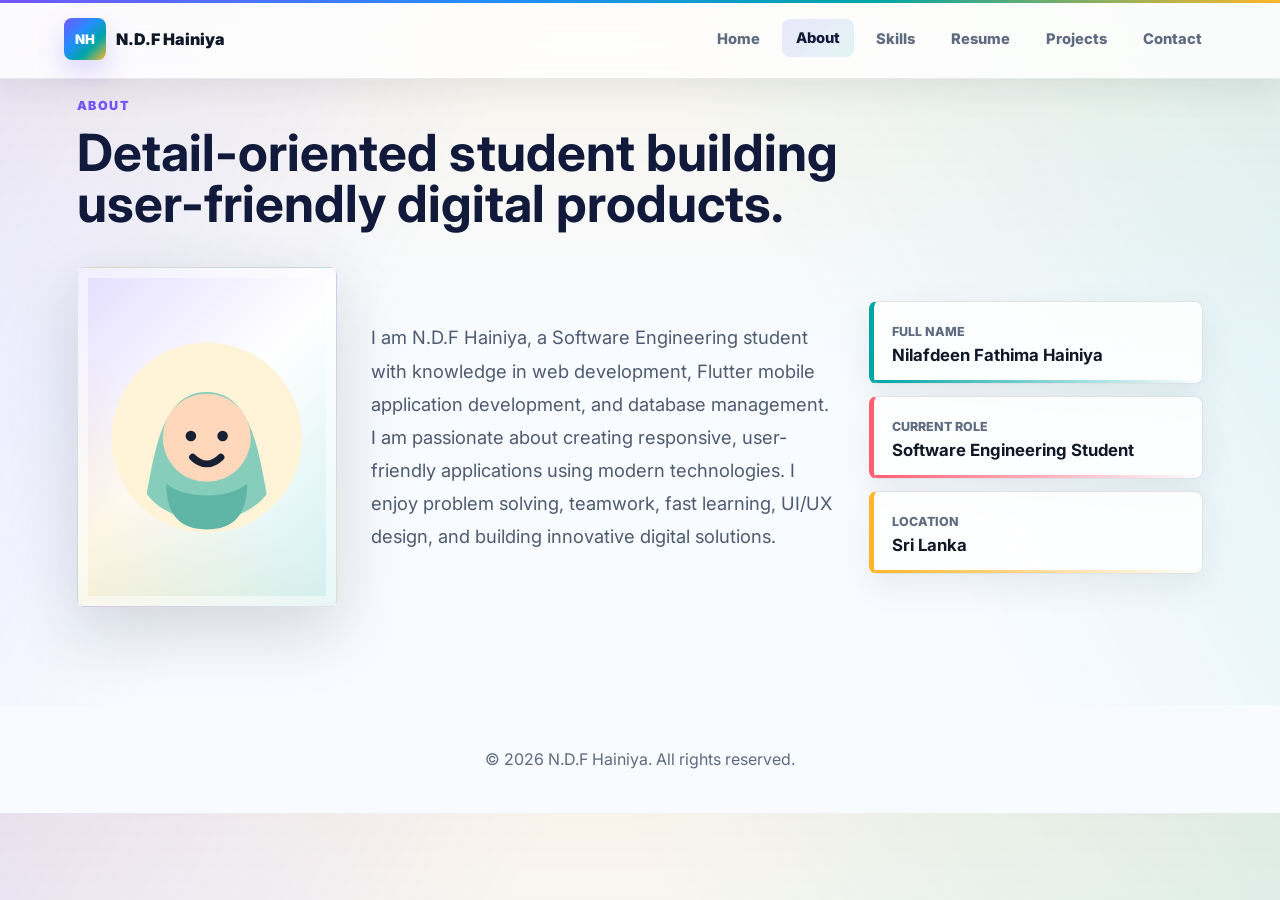
==== about.html @ d44f3f5a "Initial portfolio website" ====
<!DOCTYPE html>
<html lang="en">
<head>
  <meta charset="UTF-8" />
  <meta name="viewport" content="width=device-width, initial-scale=1.0" />
  <title>About | N.D.F Hainiya</title>
  <link rel="preconnect" href="https://fonts.googleapis.com">
  <link rel="preconnect" href="https://fonts.gstatic.com" crossorigin>
  <link href="https://fonts.googleapis.com/css2?family=Inter:wght@400;500;600;700;800;900&display=swap" rel="stylesheet">
  <link rel="stylesheet" href="style.css" />
</head>
<body>
  <header class="site-header">
    <a class="brand" href="index.html" aria-label="N.D.F Hainiya home">
      <span class="brand-mark">NH</span>
      <span>N.D.F Hainiya</span>
    </a>

    <button class="nav-toggle" type="button" aria-label="Open navigation" aria-expanded="false">
      <span></span>
      <span></span>
      <span></span>
    </button>

    <nav class="site-nav" aria-label="Primary navigation">
      <a href="index.html">Home</a>
      <a href="about.html">About</a>
      <a href="skills.html">Skills</a>
      <a href="resume.html">Resume</a>
      <a href="project.html">Projects</a>
      <a href="contect.html">Contact</a>
    </nav>
  </header>

  <main class="page-main">
    <section class="section about-section">
      <div class="section-heading">
        <p class="eyebrow">About</p>
        <h2>Detail-oriented student building user-friendly digital products.</h2>
      </div>
      <div class="about-grid">
        <div class="about-icon-card" aria-hidden="true">
          <svg class="girl-icon large" viewBox="0 0 120 120" role="img" aria-label="Girl profile icon">
            <circle class="icon-bg" cx="60" cy="60" r="54" />
            <path class="icon-hijab" d="M26 92c5-28 10-58 34-58s29 30 34 58c-7 9-19 15-34 15S33 101 26 92Z" />
            <circle class="icon-face" cx="60" cy="60" r="25" />
            <path class="icon-scarf" d="M37 86c10 9 36 9 46 0 0 18-8 26-23 26S37 104 37 86Z" />
            <circle class="icon-eye" cx="51" cy="59" r="3" />
            <circle class="icon-eye" cx="69" cy="59" r="3" />
            <path class="icon-smile" d="M52 71c5 5 11 5 16 0" />
          </svg>
        </div>
        <div class="about-copy">
          <p>
            I am N.D.F Hainiya, a Software Engineering student with knowledge in
            web development, Flutter mobile application development, and database
            management. I am passionate about creating responsive, user-friendly
            applications using modern technologies. I enjoy problem solving,
            teamwork, fast learning, UI/UX design, and building innovative digital
            solutions.
          </p>
        </div>
        <div class="quick-facts">
          <div>
            <span>Full Name</span>
            <strong>Nilafdeen Fathima Hainiya</strong>
          </div>
          <div>
            <span>Current Role</span>
            <strong>Software Engineering Student</strong>
          </div>
          <div>
            <span>Location</span>
            <strong>Sri Lanka</strong>
          </div>
        </div>
      </div>
    </section>
  </main>

  <footer class="site-footer">
    <p>&copy; <span id="year"></span> N.D.F Hainiya. All rights reserved.</p>
  </footer>

  <script src="script.js"></script>
</body>
</html>
---- style.css ----
:root {
  --ink: #101828;
  --muted: #5e6a80;
  --paper: #f8fbff;
  --line: rgba(16, 24, 40, 0.12);
  --teal: #00a6a6;
  --coral: #ff5f73;
  --gold: #ffb629;
  --green: #2fbd72;
  --violet: #7357ff;
  --rose: #ff7aac;
  --sky: #258dff;
  --navy: #111a3a;
  --white: #ffffff;
  --shadow: 0 24px 70px rgba(16, 24, 40, 0.16);
  --soft-shadow: 0 16px 44px rgba(16, 24, 40, 0.1);
  --accent-gradient: linear-gradient(135deg, var(--violet), var(--sky) 38%, var(--teal) 68%, var(--gold));
}

* {
  box-sizing: border-box;
}

html {
  scroll-behavior: smooth;
  overflow-x: hidden;
}

body {
  margin: 0;
  font-family: "Inter", Arial, sans-serif;
  color: var(--ink);
  background:
    linear-gradient(120deg, rgba(115, 87, 255, 0.12), transparent 32%),
    linear-gradient(240deg, rgba(0, 166, 166, 0.11), transparent 38%),
    linear-gradient(180deg, rgba(255, 182, 41, 0.09), transparent 44%),
    var(--paper);
  overflow-x: hidden;
}

a {
  color: inherit;
  text-decoration: none;
}

main,
section,
.hero-content,
.section-heading,
.about-grid,
.resume-layout,
.projects-grid,
.contact-section,
.profile-panel,
.skill-card,
.resume-card,
.project-card {
  min-width: 0;
}

.site-header {
  position: fixed;
  top: 0;
  left: 0;
  right: 0;
  z-index: 20;
  display: flex;
  align-items: center;
  justify-content: space-between;
  gap: 24px;
  min-height: 76px;
  padding: 18px clamp(18px, 5vw, 64px);
  background: rgba(255, 255, 255, 0.82);
  border-bottom: 1px solid rgba(17, 24, 39, 0.08);
  box-shadow: 0 10px 34px rgba(16, 24, 40, 0.08);
  backdrop-filter: blur(20px);
}

.site-header::before {
  content: "";
  position: absolute;
  inset: 0 0 auto;
  height: 3px;
  background: var(--accent-gradient);
}

.brand,
.site-nav {
  display: flex;
  align-items: center;
}

.brand {
  gap: 10px;
  font-weight: 900;
}

.brand-mark {
  display: grid;
  place-items: center;
  width: 42px;
  height: 42px;
  border-radius: 8px;
  color: var(--white);
  background: var(--accent-gradient);
  box-shadow: 0 12px 28px rgba(115, 87, 255, 0.24);
  font-size: 0.82rem;
  letter-spacing: 0;
}

.site-nav {
  gap: 8px;
}

.site-nav a {
  border-radius: 8px;
  padding: 10px 14px;
  color: var(--muted);
  font-weight: 800;
  font-size: 0.92rem;
  transition: color 180ms ease, background 180ms ease, transform 180ms ease;
}

.site-nav a:hover,
.site-nav a.active {
  color: var(--navy);
  background: linear-gradient(135deg, rgba(115, 87, 255, 0.13), rgba(0, 166, 166, 0.11));
  transform: translateY(-1px);
}

.nav-toggle {
  display: none;
  width: 44px;
  height: 44px;
  border: 1px solid var(--line);
  border-radius: 8px;
  background: var(--white);
  cursor: pointer;
}

.nav-toggle span {
  display: block;
  width: 18px;
  height: 2px;
  margin: 4px auto;
  background: var(--ink);
}

.hero {
  position: relative;
  display: grid;
  grid-template-columns: minmax(0, 1.05fr) minmax(290px, 0.65fr);
  align-items: center;
  gap: clamp(24px, 5vw, 74px);
  min-height: 96vh;
  padding: 128px clamp(18px, 6vw, 84px) 64px;
  overflow: hidden;
  background:
    linear-gradient(135deg, rgba(255, 255, 255, 0.98) 0%, rgba(241, 248, 255, 0.92) 35%, rgba(255, 246, 250, 0.9) 68%, rgba(239, 255, 249, 0.9) 100%),
    repeating-linear-gradient(90deg, rgba(16, 24, 40, 0.045) 0 1px, transparent 1px 88px),
    repeating-linear-gradient(0deg, rgba(16, 24, 40, 0.035) 0 1px, transparent 1px 88px);
}

#heroCanvas {
  position: absolute;
  inset: 0;
  width: 100%;
  height: 100%;
  opacity: 0.42;
}

.hero::before {
  content: "";
  position: absolute;
  inset: 0;
  background:
    linear-gradient(115deg, rgba(255, 255, 255, 0.96) 0%, rgba(255, 255, 255, 0.72) 44%, rgba(255, 255, 255, 0.38) 100%),
    linear-gradient(145deg, rgba(115, 87, 255, 0.16) 0%, transparent 34%),
    linear-gradient(315deg, rgba(0, 166, 166, 0.16) 0%, transparent 38%),
    linear-gradient(45deg, rgba(255, 95, 115, 0.14) 0%, transparent 35%);
}

.hero::after {
  content: "";
  position: absolute;
  right: clamp(18px, 6vw, 84px);
  bottom: 0;
  left: clamp(18px, 6vw, 84px);
  height: 1px;
  background: linear-gradient(90deg, transparent, rgba(115, 87, 255, 0.42), rgba(0, 166, 166, 0.38), transparent);
}

.hero-content,
.profile-panel {
  position: relative;
  z-index: 1;
}

.eyebrow {
  margin: 0 0 14px;
  color: var(--violet);
  font-size: 0.78rem;
  font-weight: 900;
  text-transform: uppercase;
  letter-spacing: 0.12em;
}

h1,
h2,
h3,
p {
  overflow-wrap: anywhere;
  word-break: normal;
}

h1 {
  max-width: 900px;
  margin: 0;
  font-size: clamp(2.9rem, 7.4vw, 7.6rem);
  line-height: 0.94;
  letter-spacing: 0;
  color: var(--navy);
  background: linear-gradient(95deg, var(--navy) 0%, var(--violet) 38%, var(--teal) 70%, #e38b00 100%);
  background-clip: text;
  -webkit-background-clip: text;
  -webkit-text-fill-color: transparent;
}

h2 {
  margin: 0;
  font-size: clamp(2rem, 4vw, 4.2rem);
  line-height: 1;
  letter-spacing: 0;
  color: var(--navy);
}

h3 {
  margin: 0;
  font-size: 1.22rem;
}

.hero-text {
  max-width: 670px;
  margin: 28px 0 0;
  color: #4e5a70;
  font-size: clamp(1.02rem, 1.5vw, 1.28rem);
  line-height: 1.7;
}

.hero-actions {
  display: flex;
  flex-wrap: wrap;
  gap: 12px;
  margin-top: 34px;
}

.hero-meta {
  display: flex;
  flex-wrap: wrap;
  gap: 10px;
  margin-top: 22px;
  color: var(--muted);
  font-weight: 700;
}

.hero-meta a,
.hero-meta span {
  display: inline-flex;
  align-items: center;
  min-height: 38px;
  border: 1px solid rgba(16, 24, 40, 0.1);
  border-radius: 8px;
  padding: 0 12px;
  background: rgba(255, 255, 255, 0.72);
  box-shadow: 0 8px 22px rgba(16, 24, 40, 0.06);
  backdrop-filter: blur(12px);
}

.hero-highlights {
  display: grid;
  grid-template-columns: repeat(3, minmax(0, 150px));
  gap: 12px;
  margin-top: 28px;
}

.hero-highlights span {
  position: relative;
  display: grid;
  gap: 4px;
  min-height: 82px;
  padding: 16px;
  overflow: hidden;
  border: 1px solid rgba(16, 24, 40, 0.1);
  border-radius: 8px;
  background: rgba(255, 255, 255, 0.78);
  box-shadow: var(--soft-shadow);
}

.hero-highlights span::before {
  content: "";
  position: absolute;
  inset: 0 0 auto;
  height: 4px;
  background: var(--accent-gradient);
}

.hero-highlights strong {
  color: var(--navy);
  font-size: 1.1rem;
}

.hero-highlights small {
  color: var(--muted);
  font-weight: 800;
}

.btn {
  display: inline-flex;
  align-items: center;
  justify-content: center;
  min-height: 48px;
  border-radius: 8px;
  padding: 0 20px;
  border: 1px solid var(--ink);
  font-family: inherit;
  font-size: 1rem;
  font-weight: 900;
  cursor: pointer;
  box-shadow: 0 14px 30px rgba(16, 24, 40, 0.1);
  transition: transform 180ms ease, box-shadow 180ms ease, border-color 180ms ease;
}

.btn:hover {
  transform: translateY(-2px);
  box-shadow: 0 18px 42px rgba(16, 24, 40, 0.17);
}

.btn.primary {
  color: var(--white);
  border-color: transparent;
  background: linear-gradient(135deg, var(--navy), var(--violet) 52%, var(--teal));
}

.btn.secondary {
  border-color: rgba(115, 87, 255, 0.28);
  background: rgba(255, 255, 255, 0.82);
}

.profile-panel {
  display: grid;
  gap: 22px;
  width: min(100%, 420px);
  justify-self: end;
  padding: 28px;
  border: 1px solid rgba(255, 255, 255, 0.74);
  border-radius: 8px;
  background:
    linear-gradient(135deg, rgba(17, 26, 58, 0.94), rgba(42, 30, 94, 0.9) 45%, rgba(0, 122, 132, 0.86)),
    var(--navy);
  box-shadow: 0 30px 90px rgba(17, 26, 58, 0.28);
  backdrop-filter: blur(18px);
}

.profile-orbit {
  display: grid;
  place-items: center;
  aspect-ratio: 1;
  border-radius: 8px;
  background:
    linear-gradient(135deg, rgba(255, 255, 255, 0.18), transparent 48%),
    linear-gradient(315deg, rgba(255, 182, 41, 0.25), transparent 52%),
    rgba(255, 255, 255, 0.1);
  border: 1px solid rgba(255, 255, 255, 0.18);
}

.profile-avatar {
  display: grid;
  place-items: center;
  width: 62%;
  aspect-ratio: 1;
  border-radius: 8px;
  background: rgba(255, 255, 255, 0.82);
  border: 8px solid rgba(255, 255, 255, 0.72);
  box-shadow: 0 18px 45px rgba(17, 24, 39, 0.28);
}

.girl-icon {
  width: 100%;
  height: 100%;
}

.girl-icon.large {
  width: min(82%, 280px);
  height: auto;
}

.icon-bg {
  fill: #fff4d8;
}

.icon-hijab {
  fill: #86cdbb;
}

.icon-face {
  fill: #ffd7ba;
}

.icon-scarf {
  fill: #5fb6a6;
}

.icon-eye {
  fill: #172033;
}

.icon-smile {
  fill: none;
  stroke: #172033;
  stroke-width: 4;
  stroke-linecap: round;
}

.profile-label {
  margin: 0 0 6px;
  color: #8ff3ee;
  font-weight: 800;
  text-transform: uppercase;
  font-size: 0.78rem;
}

.profile-title {
  margin: 0;
  font-size: clamp(1.25rem, 2vw, 1.7rem);
  line-height: 1.3;
  font-weight: 800;
  color: var(--white);
}

.profile-tags {
  display: flex;
  flex-wrap: wrap;
  gap: 8px;
  margin-top: 18px;
}

.profile-tags span {
  display: inline-flex;
  align-items: center;
  min-height: 34px;
  border: 1px solid rgba(255, 255, 255, 0.18);
  border-radius: 8px;
  padding: 0 10px;
  color: rgba(255, 255, 255, 0.9);
  background: rgba(255, 255, 255, 0.11);
  font-size: 0.82rem;
  font-weight: 900;
}

.section {
  padding: 98px clamp(18px, 6vw, 84px);
}

.section-heading {
  max-width: 850px;
  margin-bottom: 38px;
}

.about-grid {
  display: grid;
  grid-template-columns: minmax(210px, 0.56fr) minmax(0, 1fr) minmax(260px, 0.72fr);
  gap: 34px;
  align-items: center;
}

.about-icon-card {
  position: relative;
  display: grid;
  place-items: center;
  min-height: 340px;
  border: 1px solid rgba(17, 24, 39, 0.1);
  border-radius: 8px;
  background:
    linear-gradient(135deg, rgba(115, 87, 255, 0.2), transparent 48%),
    linear-gradient(315deg, rgba(0, 166, 166, 0.18), transparent 54%),
    linear-gradient(45deg, rgba(255, 182, 41, 0.18), transparent 46%),
    #ffffff;
  box-shadow: var(--shadow);
}

.about-icon-card::after {
  content: "";
  position: absolute;
  inset: 0;
  border: 10px solid rgba(255, 255, 255, 0.54);
  pointer-events: none;
}

.about-copy p {
  margin: 0;
  color: #4e5a70;
  font-size: 1.15rem;
  line-height: 1.8;
}

.quick-facts {
  display: grid;
  gap: 12px;
}

.quick-facts div,
.skill-card,
.project-card {
  border: 1px solid var(--line);
  border-radius: 8px;
  background: rgba(255, 255, 255, 0.84);
  box-shadow: 0 12px 34px rgba(16, 24, 40, 0.07);
}

.quick-facts div {
  position: relative;
  overflow: hidden;
  padding: 18px;
  border-left: 5px solid var(--teal);
}

.quick-facts div::after {
  content: "";
  position: absolute;
  inset: auto 0 0;
  height: 3px;
  background: linear-gradient(90deg, var(--teal), transparent);
}

.quick-facts div:nth-child(2) {
  border-left-color: var(--coral);
}

.quick-facts div:nth-child(2)::after {
  background: linear-gradient(90deg, var(--coral), transparent);
}

.quick-facts div:nth-child(3) {
  border-left-color: var(--gold);
}

.quick-facts div:nth-child(3)::after {
  background: linear-gradient(90deg, var(--gold), transparent);
}

.quick-facts span,
.project-type {
  color: var(--muted);
  font-size: 0.78rem;
  font-weight: 800;
  text-transform: uppercase;
}

.quick-facts strong {
  display: block;
  margin-top: 5px;
  font-size: 1.05rem;
}

.skills-section {
  background:
    linear-gradient(135deg, rgba(0, 166, 166, 0.14), transparent 42%),
    linear-gradient(315deg, rgba(255, 122, 172, 0.14), transparent 46%),
    linear-gradient(180deg, #f0fbff, #fff7fc);
}

.skills-grid,
.skill-category-grid,
.projects-grid {
  display: grid;
  grid-template-columns: repeat(3, minmax(0, 1fr));
  gap: 18px;
}

.skill-card {
  position: relative;
  min-height: 260px;
  padding: 24px;
  overflow: hidden;
  transition: transform 180ms ease, box-shadow 180ms ease;
}

.skill-card::before,
.project-card::before,
.resume-card::before {
  content: "";
  position: absolute;
  inset: 0 0 auto;
  height: 5px;
  background: var(--accent-gradient);
}

.skill-card:hover,
.project-card:hover {
  transform: translateY(-6px);
  box-shadow: var(--shadow);
}

.skill-number {
  display: inline-flex;
  align-items: center;
  justify-content: center;
  width: 46px;
  height: 46px;
  margin-bottom: 34px;
  border-radius: 8px;
  color: var(--white);
  background: linear-gradient(135deg, var(--violet), var(--sky));
  box-shadow: 0 14px 28px rgba(115, 87, 255, 0.22);
  font-weight: 900;
}

.skill-card:nth-child(2) .skill-number {
  background: linear-gradient(135deg, var(--coral), var(--gold));
}

.skill-card:nth-child(3) .skill-number {
  background: linear-gradient(135deg, var(--teal), var(--green));
}

.skill-card:nth-child(4) .skill-number {
  background: linear-gradient(135deg, var(--green), var(--navy));
}

.skill-card:nth-child(5) .skill-number {
  background: linear-gradient(135deg, var(--rose), var(--violet));
}

.skill-card:nth-child(6) .skill-number {
  background: linear-gradient(135deg, var(--gold), var(--coral));
}

.tag-list,
.interest-list {
  display: flex;
  flex-wrap: wrap;
  gap: 9px;
  margin-top: 18px;
}

.tag-list span,
.interest-list span {
  display: inline-flex;
  align-items: center;
  min-height: 36px;
  border-radius: 8px;
  padding: 0 11px;
  color: var(--ink);
  background: rgba(115, 87, 255, 0.1);
  border: 1px solid rgba(115, 87, 255, 0.16);
  font-size: 0.88rem;
  font-weight: 800;
}

.skill-card p,
.project-card p {
  color: var(--muted);
  line-height: 1.65;
}

.resume-section {
  background:
    linear-gradient(180deg, rgba(255, 255, 255, 0.64), rgba(255, 255, 255, 0)),
    linear-gradient(135deg, rgba(255, 182, 41, 0.15), transparent 42%),
    linear-gradient(315deg, rgba(0, 166, 166, 0.1), transparent 44%),
    #fff8ed;
}

.resume-layout {
  display: grid;
  grid-template-columns: minmax(0, 1.1fr) minmax(280px, 0.9fr);
  gap: 18px;
}

.resume-card {
  position: relative;
  overflow: hidden;
  border: 1px solid var(--line);
  border-radius: 8px;
  padding: 26px;
  background: rgba(255, 255, 255, 0.86);
  box-shadow: 0 12px 36px rgba(17, 24, 39, 0.07);
}

.summary-card {
  grid-row: span 2;
}

.resume-file-card {
  grid-column: 1 / -1;
  display: grid;
  gap: 22px;
  overflow: hidden;
  background:
    linear-gradient(135deg, rgba(115, 87, 255, 0.14), transparent 38%),
    linear-gradient(315deg, rgba(0, 166, 166, 0.13), transparent 42%),
    rgba(255, 255, 255, 0.92);
}

.resume-file-header {
  display: flex;
  align-items: center;
  gap: 18px;
}

.resume-file-icon {
  display: grid;
  place-items: center;
  flex: 0 0 auto;
  width: 74px;
  height: 92px;
  border-radius: 8px;
  color: var(--white);
  background: linear-gradient(135deg, var(--coral), var(--violet), var(--teal));
  box-shadow: 0 16px 34px rgba(108, 99, 255, 0.22);
}

.resume-file-icon span {
  font-size: 0.9rem;
  font-weight: 900;
  letter-spacing: 0.12em;
}

.resume-file-label {
  margin: 0 0 8px;
  color: var(--teal);
  font-size: 0.78rem;
  font-weight: 900;
  text-transform: uppercase;
  letter-spacing: 0.12em;
}

.resume-actions {
  display: flex;
  flex-wrap: wrap;
  gap: 12px;
}

.resume-modal {
  position: fixed;
  inset: 0;
  z-index: 80;
  display: none;
  padding: clamp(14px, 3vw, 34px);
}

.resume-modal.open {
  display: grid;
  place-items: center;
}

.resume-modal-backdrop {
  position: absolute;
  inset: 0;
  background: rgba(23, 32, 51, 0.76);
  backdrop-filter: blur(10px);
}

.resume-modal-panel {
  position: relative;
  z-index: 1;
  display: grid;
  grid-template-rows: auto minmax(0, 1fr);
  width: min(100%, 980px);
  height: min(92vh, 860px);
  overflow: hidden;
  border: 1px solid rgba(255, 255, 255, 0.28);
  border-radius: 8px;
  background: var(--white);
  box-shadow: 0 28px 90px rgba(0, 0, 0, 0.34);
}

.resume-modal-header {
  display: flex;
  align-items: center;
  justify-content: space-between;
  gap: 18px;
  padding: 18px;
  border-bottom: 1px solid var(--line);
  background:
    linear-gradient(135deg, rgba(108, 99, 255, 0.1), transparent 42%),
    #ffffff;
}

.resume-modal-header h2 {
  font-size: clamp(1.05rem, 2.5vw, 1.7rem);
  line-height: 1.2;
}

.resume-close-btn {
  min-height: 42px;
  border: 1px solid rgba(23, 32, 51, 0.16);
  border-radius: 8px;
  padding: 0 14px;
  color: var(--ink);
  background: var(--white);
  font-family: inherit;
  font-weight: 900;
  cursor: pointer;
}

.resume-preview {
  width: 100%;
  height: 100%;
  border: 0;
  background: var(--white);
}

.resume-card h3 {
  margin-bottom: 16px;
}

.resume-card p {
  margin: 0;
  color: #4f5b70;
  line-height: 1.78;
}

.timeline {
  display: grid;
  gap: 18px;
}

.timeline-item {
  position: relative;
  padding-left: 22px;
}

.timeline-item::before {
  content: "";
  position: absolute;
  left: 0;
  top: 5px;
  width: 10px;
  height: 10px;
  border-radius: 999px;
  background: var(--coral);
  box-shadow: 0 0 0 6px rgba(232, 93, 79, 0.12);
}

.timeline-item span {
  display: block;
  margin-bottom: 7px;
  color: var(--violet);
  font-size: 0.82rem;
  font-weight: 900;
}

.timeline-item h4 {
  margin: 0 0 6px;
  font-size: 1.05rem;
}

.projects-section {
  background:
    linear-gradient(135deg, rgba(115, 87, 255, 0.1), transparent 38%),
    linear-gradient(315deg, rgba(255, 95, 115, 0.12), transparent 42%),
    linear-gradient(180deg, #ffffff, #f3f9ff);
}

.project-card {
  position: relative;
  overflow: hidden;
  transition: transform 180ms ease, box-shadow 180ms ease;
}

.project-card:first-child {
  grid-column: span 2;
}

.project-media {
  position: relative;
  display: block;
  margin: 0;
  min-height: 210px;
  aspect-ratio: 16 / 10;
  overflow: hidden;
  background: #eef4f8;
}

.media-one {
  background: #e8f8f8;
}

.media-two {
  background: #fff1ea;
}

.media-three {
  background: #eefaf3;
}

.media-four {
  background: #f5f1ea;
}

.media-five {
  background: #f6eefb;
}

.project-media img {
  display: block;
  width: 100%;
  height: 100%;
  min-height: 210px;
  object-fit: cover;
  transition: transform 220ms ease;
}

.project-media::after {
  content: "";
  position: absolute;
  inset: 0;
  background: linear-gradient(180deg, transparent 58%, rgba(16, 24, 40, 0.13));
  pointer-events: none;
}

.project-card:hover .project-media img {
  transform: scale(1.04);
}

.project-body {
  padding: 24px;
}

.project-type {
  margin: 0 0 10px;
  color: var(--violet);
  letter-spacing: 0.1em;
}

.contact-section {
  position: relative;
  display: grid;
  grid-template-columns: minmax(0, 1fr) minmax(280px, 0.65fr);
  gap: 28px;
  align-items: center;
  padding: 78px clamp(18px, 6vw, 84px);
  color: var(--white);
  background:
    linear-gradient(135deg, rgba(115, 87, 255, 0.52), transparent 42%),
    linear-gradient(315deg, rgba(0, 166, 166, 0.42), transparent 46%),
    linear-gradient(90deg, rgba(255, 95, 115, 0.16), transparent 42%),
    var(--navy);
  overflow: hidden;
}

.contact-page {
  min-height: calc(100vh - 56px);
  padding-top: 132px;
}

.contact-section::before {
  content: "";
  position: absolute;
  inset: 0 0 auto;
  height: 5px;
  background: var(--accent-gradient);
}

.contact-section .eyebrow {
  color: #8ff3ee;
}

.contact-section h2 {
  max-width: 740px;
  color: var(--white);
}

.contact-section p {
  color: rgba(255, 255, 255, 0.76);
  line-height: 1.7;
}

.contact-links {
  display: grid;
  gap: 12px;
}

.contact-links a {
  display: flex;
  align-items: center;
  min-height: 54px;
  border: 1px solid rgba(255, 255, 255, 0.18);
  border-radius: 8px;
  padding: 0 16px;
  background: rgba(255, 255, 255, 0.11);
  font-weight: 800;
  backdrop-filter: blur(10px);
  transition: transform 180ms ease, background 180ms ease;
}

.contact-links a:hover {
  transform: translateX(4px);
  background: rgba(255, 255, 255, 0.16);
}

.contact-links span {
  display: flex;
  align-items: center;
  min-height: 54px;
  border: 1px solid rgba(255, 255, 255, 0.18);
  border-radius: 8px;
  padding: 0 16px;
  background: rgba(255, 255, 255, 0.11);
  font-weight: 800;
  backdrop-filter: blur(10px);
}

.site-footer {
  padding: 28px 18px;
  text-align: center;
  color: var(--muted);
  background: var(--paper);
}

@media (max-width: 900px) {
  .nav-toggle {
    display: block;
  }

  .site-nav {
    position: absolute;
    top: calc(100% + 8px);
    left: 18px;
    right: 18px;
    display: none;
    flex-direction: column;
    align-items: stretch;
    padding: 10px;
    border: 1px solid var(--line);
    border-radius: 8px;
    background: var(--white);
    box-shadow: var(--shadow);
  }

  .site-nav.open {
    display: flex;
  }

  .hero,
  .about-grid,
  .resume-layout,
  .contact-section {
    grid-template-columns: 1fr;
  }

  .hero-highlights {
    grid-template-columns: repeat(3, minmax(0, 1fr));
  }

  .about-icon-card {
    width: min(100%, 520px);
    min-height: 360px;
  }

  .hero {
    min-height: auto;
  }

  .profile-panel {
    justify-self: start;
  }

  .skills-grid,
  .skill-category-grid,
  .projects-grid {
    grid-template-columns: 1fr;
  }

  .project-card:first-child {
    grid-column: auto;
  }

  .summary-card {
    grid-row: auto;
  }

}

@media (max-width: 560px) {
  .site-header {
    min-height: 68px;
    padding: 12px 14px;
  }

  .brand {
    font-size: 0.95rem;
  }

  .brand-mark {
    width: 38px;
    height: 38px;
  }

  .hero {
    padding: 98px 18px 42px;
    gap: 24px;
  }

  .hero-content,
  .profile-panel,
  .hero-text,
  .hero-actions,
  .hero-meta,
  .hero-highlights {
    width: 100%;
    max-width: calc(100vw - 36px);
  }

  .hero-highlights {
    grid-template-columns: 1fr;
  }

  h1 {
    font-size: clamp(2.75rem, 14.5vw, 3.8rem);
    line-height: 1.02;
    max-width: calc(100vw - 36px);
  }

  .hero-text {
    margin-top: 22px;
    font-size: 1rem;
  }

  .hero-meta a,
  .hero-meta span {
    min-height: 36px;
    max-width: 100%;
    padding: 0 11px;
  }

  .hero-actions,
  .resume-actions {
    display: grid;
    grid-template-columns: 1fr;
  }

  .profile-panel {
    padding: 20px;
  }

  .profile-title {
    font-size: 1.18rem;
  }

  .section {
    padding: 64px 18px;
  }

  .about-icon-card {
    min-height: 330px;
  }

  .resume-file-header {
    align-items: flex-start;
  }

  .resume-file-icon {
    width: 58px;
    height: 72px;
  }

  .resume-modal {
    padding: 10px;
  }

  .resume-modal-panel {
    height: 94vh;
  }

  .resume-modal-header {
    align-items: flex-start;
    flex-direction: column;
  }

  .hero-actions,
  .resume-actions,
  .btn {
    width: 100%;
  }

  .hero-text,
  .hero-actions,
  .hero-meta,
  .hero-highlights,
  .profile-panel {
    width: calc(100% - 36px);
    max-width: 420px;
  }

  .hero-actions .btn {
    width: 100%;
  }
}

@media (max-width: 430px) {
  .hero-content,
  .profile-panel,
  .hero-text,
  .hero-actions,
  .hero-meta,
  .hero-highlights {
    max-width: 340px;
  }

  .hero-actions .btn {
    max-width: 340px;
  }

  h1 {
    max-width: 340px;
  }
}
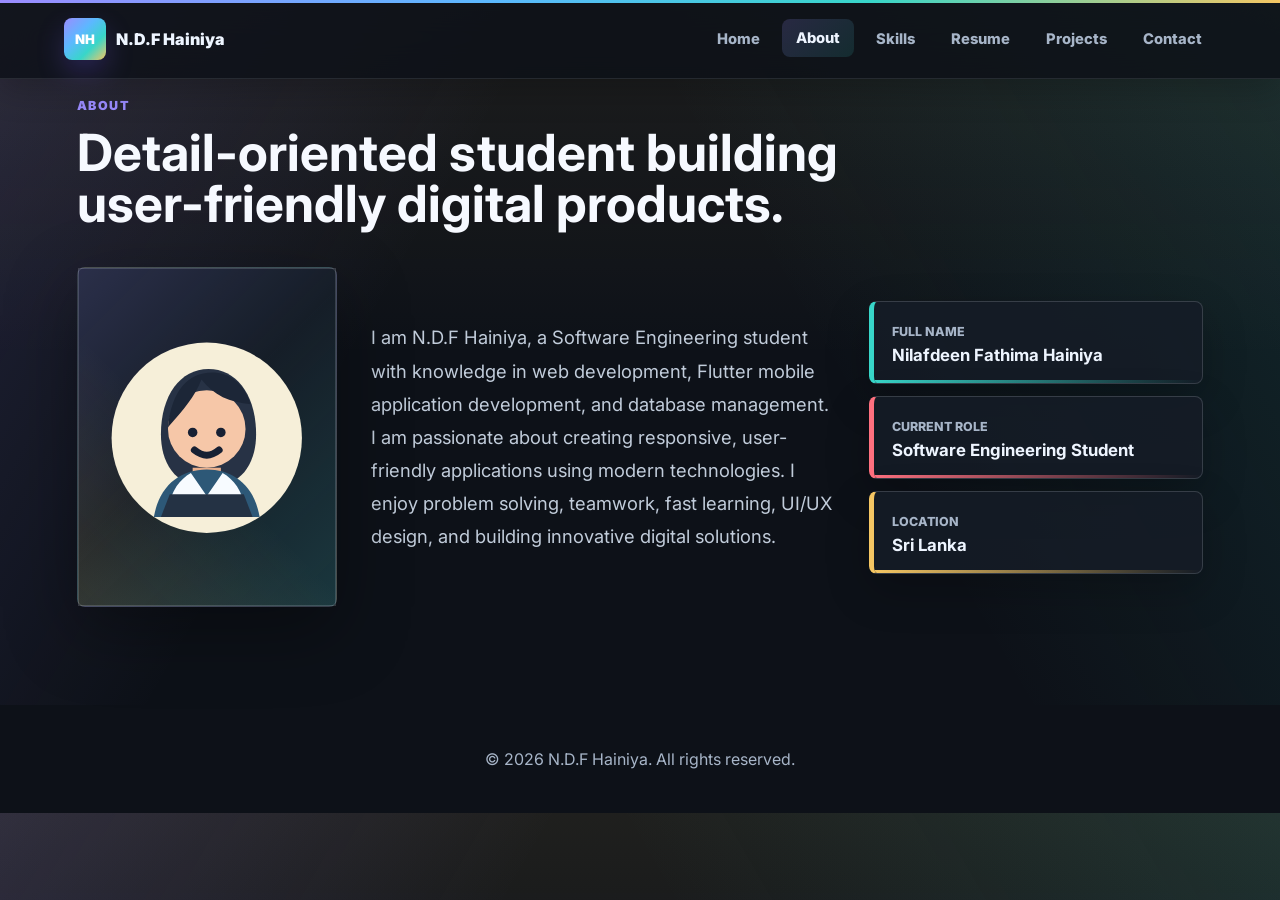
==== commit 2d7712e1: "Update portfolio dark theme and profile illustration" ====
--- a/about.html
+++ b/about.html
@@ -3,7 +3,16 @@
 <head>
   <meta charset="UTF-8" />
   <meta name="viewport" content="width=device-width, initial-scale=1.0" />
-  <title>About | N.D.F Hainiya</title>
+  <title>About Nilafdeen Fathima Hainiya | Software Engineering Student</title>
+  <meta name="description" content="About Nilafdeen Fathima Hainiya, a Software Engineering student in Sri Lanka passionate about responsive websites, Flutter mobile apps, databases, and UI/UX design." />
+  <meta name="robots" content="index, follow" />
+  <link rel="canonical" href="https://hainiya16.github.io/hainiya-portfolio/about.html" />
+  <meta property="og:type" content="profile" />
+  <meta property="og:title" content="About Nilafdeen Fathima Hainiya" />
+  <meta property="og:description" content="Learn about N.D.F Hainiya, Software Engineering student focused on web development, mobile apps, databases, and UI/UX design." />
+  <meta property="og:url" content="https://hainiya16.github.io/hainiya-portfolio/about.html" />
+  <meta property="og:image" content="https://hainiya16.github.io/hainiya-portfolio/assets/projects/responsive-web-development.png" />
+  <meta name="twitter:card" content="summary_large_image" />
   <link rel="preconnect" href="https://fonts.googleapis.com">
   <link rel="preconnect" href="https://fonts.gstatic.com" crossorigin>
   <link href="https://fonts.googleapis.com/css2?family=Inter:wght@400;500;600;700;800;900&display=swap" rel="stylesheet">
@@ -40,14 +49,18 @@
       </div>
       <div class="about-grid">
         <div class="about-icon-card" aria-hidden="true">
-          <svg class="girl-icon large" viewBox="0 0 120 120" role="img" aria-label="Girl profile icon">
+          <svg class="girl-icon large" viewBox="0 0 120 120" role="img" aria-label="Office girl profile icon">
             <circle class="icon-bg" cx="60" cy="60" r="54" />
-            <path class="icon-hijab" d="M26 92c5-28 10-58 34-58s29 30 34 58c-7 9-19 15-34 15S33 101 26 92Z" />
-            <circle class="icon-face" cx="60" cy="60" r="25" />
-            <path class="icon-scarf" d="M37 86c10 9 36 9 46 0 0 18-8 26-23 26S37 104 37 86Z" />
-            <circle class="icon-eye" cx="51" cy="59" r="3" />
-            <circle class="icon-eye" cx="69" cy="59" r="3" />
-            <path class="icon-smile" d="M52 71c5 5 11 5 16 0" />
+            <path class="icon-hair-back" d="M34 58c0-22 11-37 27-37s27 15 27 37c0 15-7 30-27 30S34 73 34 58Z" />
+            <path class="icon-neck" d="M52 77h16v15H52z" />
+            <circle class="icon-face" cx="60" cy="55" r="22" />
+            <path class="icon-hair-front" d="M38 54c2-20 11-31 25-31 10 0 18 6 22 18-12-1-21-5-28-14-4 10-10 17-19 27Z" />
+            <circle class="icon-eye" cx="52" cy="57" r="2.7" />
+            <circle class="icon-eye" cx="68" cy="57" r="2.7" />
+            <path class="icon-smile" d="M53 67c5 4 9 4 14 0" />
+            <path class="icon-blazer" d="M30 105c3-18 15-27 30-27s27 9 30 27H30Z" />
+            <path class="icon-shirt" d="M51 80l9 13 9-13c7 4 12 11 14 25H37c2-14 7-21 14-25Z" />
+            <path class="icon-laptop" d="M39 92h42l5 13H34l5-13Z" />
           </svg>
         </div>
         <div class="about-copy">
--- a/style.css
+++ b/style.css
@@ -1,19 +1,22 @@
 :root {
-  --ink: #101828;
-  --muted: #5e6a80;
-  --paper: #f8fbff;
-  --line: rgba(16, 24, 40, 0.12);
-  --teal: #00a6a6;
-  --coral: #ff5f73;
-  --gold: #ffb629;
-  --green: #2fbd72;
-  --violet: #7357ff;
-  --rose: #ff7aac;
-  --sky: #258dff;
-  --navy: #111a3a;
+  --ink: #eef5ff;
+  --muted: #a7b5c8;
+  --paper: #0d1118;
+  --line: rgba(232, 240, 255, 0.16);
+  --teal: #38d6c9;
+  --coral: #ff707f;
+  --gold: #f5c663;
+  --green: #59d28e;
+  --violet: #9b8cff;
+  --rose: #f184b8;
+  --sky: #5cb8ff;
+  --navy: #f6f9ff;
   --white: #ffffff;
-  --shadow: 0 24px 70px rgba(16, 24, 40, 0.16);
-  --soft-shadow: 0 16px 44px rgba(16, 24, 40, 0.1);
+  --surface: #151d27;
+  --surface-soft: rgba(21, 29, 39, 0.86);
+  --surface-strong: #101721;
+  --shadow: 0 24px 70px rgba(0, 0, 0, 0.34);
+  --soft-shadow: 0 16px 44px rgba(0, 0, 0, 0.22);
   --accent-gradient: linear-gradient(135deg, var(--violet), var(--sky) 38%, var(--teal) 68%, var(--gold));
 }
 
@@ -31,9 +34,9 @@
   font-family: "Inter", Arial, sans-serif;
   color: var(--ink);
   background:
-    linear-gradient(120deg, rgba(115, 87, 255, 0.12), transparent 32%),
-    linear-gradient(240deg, rgba(0, 166, 166, 0.11), transparent 38%),
-    linear-gradient(180deg, rgba(255, 182, 41, 0.09), transparent 44%),
+    linear-gradient(120deg, rgba(155, 140, 255, 0.14), transparent 32%),
+    linear-gradient(240deg, rgba(56, 214, 201, 0.11), transparent 38%),
+    linear-gradient(180deg, rgba(245, 198, 99, 0.08), transparent 44%),
     var(--paper);
   overflow-x: hidden;
 }
@@ -70,9 +73,9 @@
   gap: 24px;
   min-height: 76px;
   padding: 18px clamp(18px, 5vw, 64px);
-  background: rgba(255, 255, 255, 0.82);
-  border-bottom: 1px solid rgba(17, 24, 39, 0.08);
-  box-shadow: 0 10px 34px rgba(16, 24, 40, 0.08);
+  background: rgba(13, 17, 24, 0.82);
+  border-bottom: 1px solid rgba(232, 240, 255, 0.1);
+  box-shadow: 0 10px 34px rgba(0, 0, 0, 0.22);
   backdrop-filter: blur(20px);
 }
 
@@ -123,8 +126,8 @@
 
 .site-nav a:hover,
 .site-nav a.active {
-  color: var(--navy);
-  background: linear-gradient(135deg, rgba(115, 87, 255, 0.13), rgba(0, 166, 166, 0.11));
+  color: var(--ink);
+  background: linear-gradient(135deg, rgba(155, 140, 255, 0.18), rgba(56, 214, 201, 0.13));
   transform: translateY(-1px);
 }
 
@@ -134,7 +137,7 @@
   height: 44px;
   border: 1px solid var(--line);
   border-radius: 8px;
-  background: var(--white);
+  background: var(--surface);
   cursor: pointer;
 }
 
@@ -156,9 +159,9 @@
   padding: 128px clamp(18px, 6vw, 84px) 64px;
   overflow: hidden;
   background:
-    linear-gradient(135deg, rgba(255, 255, 255, 0.98) 0%, rgba(241, 248, 255, 0.92) 35%, rgba(255, 246, 250, 0.9) 68%, rgba(239, 255, 249, 0.9) 100%),
-    repeating-linear-gradient(90deg, rgba(16, 24, 40, 0.045) 0 1px, transparent 1px 88px),
-    repeating-linear-gradient(0deg, rgba(16, 24, 40, 0.035) 0 1px, transparent 1px 88px);
+    linear-gradient(135deg, rgba(15, 23, 42, 0.98) 0%, rgba(18, 28, 42, 0.96) 44%, rgba(25, 23, 38, 0.94) 100%),
+    repeating-linear-gradient(90deg, rgba(232, 240, 255, 0.055) 0 1px, transparent 1px 88px),
+    repeating-linear-gradient(0deg, rgba(232, 240, 255, 0.04) 0 1px, transparent 1px 88px);
 }
 
 #heroCanvas {
@@ -174,10 +177,10 @@
   position: absolute;
   inset: 0;
   background:
-    linear-gradient(115deg, rgba(255, 255, 255, 0.96) 0%, rgba(255, 255, 255, 0.72) 44%, rgba(255, 255, 255, 0.38) 100%),
-    linear-gradient(145deg, rgba(115, 87, 255, 0.16) 0%, transparent 34%),
-    linear-gradient(315deg, rgba(0, 166, 166, 0.16) 0%, transparent 38%),
-    linear-gradient(45deg, rgba(255, 95, 115, 0.14) 0%, transparent 35%);
+    linear-gradient(115deg, rgba(13, 17, 24, 0.82) 0%, rgba(13, 17, 24, 0.58) 50%, rgba(13, 17, 24, 0.28) 100%),
+    linear-gradient(145deg, rgba(155, 140, 255, 0.16) 0%, transparent 34%),
+    linear-gradient(315deg, rgba(56, 214, 201, 0.14) 0%, transparent 38%),
+    linear-gradient(45deg, rgba(255, 112, 127, 0.12) 0%, transparent 35%);
 }
 
 .hero::after {
@@ -220,7 +223,7 @@
   line-height: 0.94;
   letter-spacing: 0;
   color: var(--navy);
-  background: linear-gradient(95deg, var(--navy) 0%, var(--violet) 38%, var(--teal) 70%, #e38b00 100%);
+  background: linear-gradient(95deg, #ffffff 0%, var(--sky) 34%, var(--teal) 68%, var(--gold) 100%);
   background-clip: text;
   -webkit-background-clip: text;
   -webkit-text-fill-color: transparent;
@@ -242,7 +245,7 @@
 .hero-text {
   max-width: 670px;
   margin: 28px 0 0;
-  color: #4e5a70;
+  color: #c1ccda;
   font-size: clamp(1.02rem, 1.5vw, 1.28rem);
   line-height: 1.7;
 }
@@ -268,11 +271,11 @@
   display: inline-flex;
   align-items: center;
   min-height: 38px;
-  border: 1px solid rgba(16, 24, 40, 0.1);
+  border: 1px solid rgba(232, 240, 255, 0.12);
   border-radius: 8px;
   padding: 0 12px;
-  background: rgba(255, 255, 255, 0.72);
-  box-shadow: 0 8px 22px rgba(16, 24, 40, 0.06);
+  background: rgba(21, 29, 39, 0.72);
+  box-shadow: 0 8px 22px rgba(0, 0, 0, 0.18);
   backdrop-filter: blur(12px);
 }
 
@@ -290,9 +293,9 @@
   min-height: 82px;
   padding: 16px;
   overflow: hidden;
-  border: 1px solid rgba(16, 24, 40, 0.1);
-  border-radius: 8px;
-  background: rgba(255, 255, 255, 0.78);
+  border: 1px solid rgba(232, 240, 255, 0.12);
+  border-radius: 8px;
+  background: rgba(21, 29, 39, 0.78);
   box-shadow: var(--soft-shadow);
 }
 
@@ -321,7 +324,7 @@
   min-height: 48px;
   border-radius: 8px;
   padding: 0 20px;
-  border: 1px solid var(--ink);
+  border: 1px solid rgba(232, 240, 255, 0.2);
   font-family: inherit;
   font-size: 1rem;
   font-weight: 900;
@@ -338,12 +341,12 @@
 .btn.primary {
   color: var(--white);
   border-color: transparent;
-  background: linear-gradient(135deg, var(--navy), var(--violet) 52%, var(--teal));
+  background: linear-gradient(135deg, #26324a, var(--violet) 52%, var(--teal));
 }
 
 .btn.secondary {
-  border-color: rgba(115, 87, 255, 0.28);
-  background: rgba(255, 255, 255, 0.82);
+  border-color: rgba(155, 140, 255, 0.36);
+  background: rgba(21, 29, 39, 0.82);
 }
 
 .profile-panel {
@@ -352,12 +355,12 @@
   width: min(100%, 420px);
   justify-self: end;
   padding: 28px;
-  border: 1px solid rgba(255, 255, 255, 0.74);
+  border: 1px solid rgba(232, 240, 255, 0.16);
   border-radius: 8px;
   background:
-    linear-gradient(135deg, rgba(17, 26, 58, 0.94), rgba(42, 30, 94, 0.9) 45%, rgba(0, 122, 132, 0.86)),
-    var(--navy);
-  box-shadow: 0 30px 90px rgba(17, 26, 58, 0.28);
+    linear-gradient(135deg, rgba(21, 29, 39, 0.96), rgba(25, 31, 46, 0.94) 45%, rgba(18, 54, 58, 0.9)),
+    var(--surface);
+  box-shadow: 0 30px 90px rgba(0, 0, 0, 0.34);
   backdrop-filter: blur(18px);
 }
 
@@ -367,10 +370,10 @@
   aspect-ratio: 1;
   border-radius: 8px;
   background:
-    linear-gradient(135deg, rgba(255, 255, 255, 0.18), transparent 48%),
-    linear-gradient(315deg, rgba(255, 182, 41, 0.25), transparent 52%),
-    rgba(255, 255, 255, 0.1);
-  border: 1px solid rgba(255, 255, 255, 0.18);
+    linear-gradient(135deg, rgba(92, 184, 255, 0.14), transparent 48%),
+    linear-gradient(315deg, rgba(56, 214, 201, 0.16), transparent 52%),
+    rgba(255, 255, 255, 0.06);
+  border: 1px solid rgba(232, 240, 255, 0.14);
 }
 
 .profile-avatar {
@@ -379,9 +382,9 @@
   width: 62%;
   aspect-ratio: 1;
   border-radius: 8px;
-  background: rgba(255, 255, 255, 0.82);
-  border: 8px solid rgba(255, 255, 255, 0.72);
-  box-shadow: 0 18px 45px rgba(17, 24, 39, 0.28);
+  background: #f8fbff;
+  border: 5px solid rgba(232, 240, 255, 0.72);
+  box-shadow: 0 18px 45px rgba(0, 0, 0, 0.32);
 }
 
 .girl-icon {
@@ -395,19 +398,23 @@
 }
 
 .icon-bg {
-  fill: #fff4d8;
-}
-
-.icon-hijab {
-  fill: #86cdbb;
+  fill: #f6efd9;
+}
+
+.icon-hair-back {
+  fill: #273245;
+}
+
+.icon-neck {
+  fill: #eab08d;
 }
 
 .icon-face {
-  fill: #ffd7ba;
-}
-
-.icon-scarf {
-  fill: #5fb6a6;
+  fill: #f6c7a8;
+}
+
+.icon-hair-front {
+  fill: #1c2637;
 }
 
 .icon-eye {
@@ -419,6 +426,18 @@
   stroke: #172033;
   stroke-width: 4;
   stroke-linecap: round;
+}
+
+.icon-blazer {
+  fill: #2d5877;
+}
+
+.icon-shirt {
+  fill: #f7fbff;
+}
+
+.icon-laptop {
+  fill: #243244;
 }
 
 .profile-label {
@@ -478,13 +497,13 @@
   display: grid;
   place-items: center;
   min-height: 340px;
-  border: 1px solid rgba(17, 24, 39, 0.1);
+  border: 1px solid rgba(232, 240, 255, 0.14);
   border-radius: 8px;
   background:
-    linear-gradient(135deg, rgba(115, 87, 255, 0.2), transparent 48%),
-    linear-gradient(315deg, rgba(0, 166, 166, 0.18), transparent 54%),
-    linear-gradient(45deg, rgba(255, 182, 41, 0.18), transparent 46%),
-    #ffffff;
+    linear-gradient(135deg, rgba(155, 140, 255, 0.16), transparent 48%),
+    linear-gradient(315deg, rgba(56, 214, 201, 0.14), transparent 54%),
+    linear-gradient(45deg, rgba(245, 198, 99, 0.13), transparent 46%),
+    var(--surface);
   box-shadow: var(--shadow);
 }
 
@@ -492,13 +511,13 @@
   content: "";
   position: absolute;
   inset: 0;
-  border: 10px solid rgba(255, 255, 255, 0.54);
+  border: 1px solid rgba(232, 240, 255, 0.16);
   pointer-events: none;
 }
 
 .about-copy p {
   margin: 0;
-  color: #4e5a70;
+  color: #c1ccda;
   font-size: 1.15rem;
   line-height: 1.8;
 }
@@ -513,8 +532,8 @@
 .project-card {
   border: 1px solid var(--line);
   border-radius: 8px;
-  background: rgba(255, 255, 255, 0.84);
-  box-shadow: 0 12px 34px rgba(16, 24, 40, 0.07);
+  background: var(--surface-soft);
+  box-shadow: var(--soft-shadow);
 }
 
 .quick-facts div {
@@ -564,9 +583,9 @@
 
 .skills-section {
   background:
-    linear-gradient(135deg, rgba(0, 166, 166, 0.14), transparent 42%),
-    linear-gradient(315deg, rgba(255, 122, 172, 0.14), transparent 46%),
-    linear-gradient(180deg, #f0fbff, #fff7fc);
+    linear-gradient(135deg, rgba(56, 214, 201, 0.12), transparent 42%),
+    linear-gradient(315deg, rgba(241, 132, 184, 0.12), transparent 46%),
+    linear-gradient(180deg, #101721, #111827);
 }
 
 .skills-grid,
@@ -624,7 +643,7 @@
 }
 
 .skill-card:nth-child(4) .skill-number {
-  background: linear-gradient(135deg, var(--green), var(--navy));
+  background: linear-gradient(135deg, var(--green), #26324a);
 }
 
 .skill-card:nth-child(5) .skill-number {
@@ -651,8 +670,8 @@
   border-radius: 8px;
   padding: 0 11px;
   color: var(--ink);
-  background: rgba(115, 87, 255, 0.1);
-  border: 1px solid rgba(115, 87, 255, 0.16);
+  background: rgba(155, 140, 255, 0.14);
+  border: 1px solid rgba(155, 140, 255, 0.22);
   font-size: 0.88rem;
   font-weight: 800;
 }
@@ -665,10 +684,10 @@
 
 .resume-section {
   background:
-    linear-gradient(180deg, rgba(255, 255, 255, 0.64), rgba(255, 255, 255, 0)),
-    linear-gradient(135deg, rgba(255, 182, 41, 0.15), transparent 42%),
-    linear-gradient(315deg, rgba(0, 166, 166, 0.1), transparent 44%),
-    #fff8ed;
+    linear-gradient(180deg, rgba(232, 240, 255, 0.04), rgba(232, 240, 255, 0)),
+    linear-gradient(135deg, rgba(245, 198, 99, 0.12), transparent 42%),
+    linear-gradient(315deg, rgba(56, 214, 201, 0.1), transparent 44%),
+    #11151d;
 }
 
 .resume-layout {
@@ -683,8 +702,8 @@
   border: 1px solid var(--line);
   border-radius: 8px;
   padding: 26px;
-  background: rgba(255, 255, 255, 0.86);
-  box-shadow: 0 12px 36px rgba(17, 24, 39, 0.07);
+  background: var(--surface-soft);
+  box-shadow: var(--soft-shadow);
 }
 
 .summary-card {
@@ -697,9 +716,9 @@
   gap: 22px;
   overflow: hidden;
   background:
-    linear-gradient(135deg, rgba(115, 87, 255, 0.14), transparent 38%),
-    linear-gradient(315deg, rgba(0, 166, 166, 0.13), transparent 42%),
-    rgba(255, 255, 255, 0.92);
+    linear-gradient(135deg, rgba(155, 140, 255, 0.14), transparent 38%),
+    linear-gradient(315deg, rgba(56, 214, 201, 0.13), transparent 42%),
+    rgba(21, 29, 39, 0.92);
 }
 
 .resume-file-header {
@@ -771,7 +790,7 @@
   overflow: hidden;
   border: 1px solid rgba(255, 255, 255, 0.28);
   border-radius: 8px;
-  background: var(--white);
+  background: var(--surface);
   box-shadow: 0 28px 90px rgba(0, 0, 0, 0.34);
 }
 
@@ -783,8 +802,8 @@
   padding: 18px;
   border-bottom: 1px solid var(--line);
   background:
-    linear-gradient(135deg, rgba(108, 99, 255, 0.1), transparent 42%),
-    #ffffff;
+    linear-gradient(135deg, rgba(155, 140, 255, 0.1), transparent 42%),
+    var(--surface);
 }
 
 .resume-modal-header h2 {
@@ -794,11 +813,11 @@
 
 .resume-close-btn {
   min-height: 42px;
-  border: 1px solid rgba(23, 32, 51, 0.16);
+  border: 1px solid rgba(232, 240, 255, 0.16);
   border-radius: 8px;
   padding: 0 14px;
   color: var(--ink);
-  background: var(--white);
+  background: var(--surface-strong);
   font-family: inherit;
   font-weight: 900;
   cursor: pointer;
@@ -817,7 +836,7 @@
 
 .resume-card p {
   margin: 0;
-  color: #4f5b70;
+  color: #c1ccda;
   line-height: 1.78;
 }
 
@@ -858,9 +877,9 @@
 
 .projects-section {
   background:
-    linear-gradient(135deg, rgba(115, 87, 255, 0.1), transparent 38%),
-    linear-gradient(315deg, rgba(255, 95, 115, 0.12), transparent 42%),
-    linear-gradient(180deg, #ffffff, #f3f9ff);
+    linear-gradient(135deg, rgba(155, 140, 255, 0.1), transparent 38%),
+    linear-gradient(315deg, rgba(255, 112, 127, 0.12), transparent 42%),
+    linear-gradient(180deg, #0f141d, #111827);
 }
 
 .project-card {
@@ -880,27 +899,27 @@
   min-height: 210px;
   aspect-ratio: 16 / 10;
   overflow: hidden;
-  background: #eef4f8;
+  background: #1a2430;
 }
 
 .media-one {
-  background: #e8f8f8;
+  background: #173033;
 }
 
 .media-two {
-  background: #fff1ea;
+  background: #33221f;
 }
 
 .media-three {
-  background: #eefaf3;
+  background: #1b3026;
 }
 
 .media-four {
-  background: #f5f1ea;
+  background: #2f2b22;
 }
 
 .media-five {
-  background: #f6eefb;
+  background: #2b2434;
 }
 
 .project-media img {
@@ -943,10 +962,10 @@
   padding: 78px clamp(18px, 6vw, 84px);
   color: var(--white);
   background:
-    linear-gradient(135deg, rgba(115, 87, 255, 0.52), transparent 42%),
-    linear-gradient(315deg, rgba(0, 166, 166, 0.42), transparent 46%),
-    linear-gradient(90deg, rgba(255, 95, 115, 0.16), transparent 42%),
-    var(--navy);
+    linear-gradient(135deg, rgba(155, 140, 255, 0.26), transparent 42%),
+    linear-gradient(315deg, rgba(56, 214, 201, 0.22), transparent 46%),
+    linear-gradient(90deg, rgba(255, 112, 127, 0.12), transparent 42%),
+    #111827;
   overflow: hidden;
 }
 
@@ -1035,7 +1054,7 @@
     padding: 10px;
     border: 1px solid var(--line);
     border-radius: 8px;
-    background: var(--white);
+    background: var(--surface);
     box-shadow: var(--shadow);
   }
 
@@ -1104,13 +1123,17 @@
   }
 
   .hero-content,
-  .profile-panel,
+  .profile-panel {
+    width: calc(100% - 18px);
+    max-width: calc(100% - 18px);
+  }
+
   .hero-text,
   .hero-actions,
   .hero-meta,
   .hero-highlights {
     width: 100%;
-    max-width: calc(100vw - 36px);
+    max-width: 100%;
   }
 
   .hero-highlights {
@@ -1120,7 +1143,7 @@
   h1 {
     font-size: clamp(2.75rem, 14.5vw, 3.8rem);
     line-height: 1.02;
-    max-width: calc(100vw - 36px);
+    max-width: 100%;
   }
 
   .hero-text {
@@ -1188,10 +1211,9 @@
   .hero-text,
   .hero-actions,
   .hero-meta,
-  .hero-highlights,
-  .profile-panel {
-    width: calc(100% - 36px);
-    max-width: 420px;
+  .hero-highlights {
+    width: 100%;
+    max-width: 100%;
   }
 
   .hero-actions .btn {
@@ -1206,14 +1228,14 @@
   .hero-actions,
   .hero-meta,
   .hero-highlights {
-    max-width: 340px;
+    max-width: 100%;
   }
 
   .hero-actions .btn {
-    max-width: 340px;
+    max-width: 100%;
   }
 
   h1 {
-    max-width: 340px;
-  }
-}
+    max-width: 100%;
+  }
+}
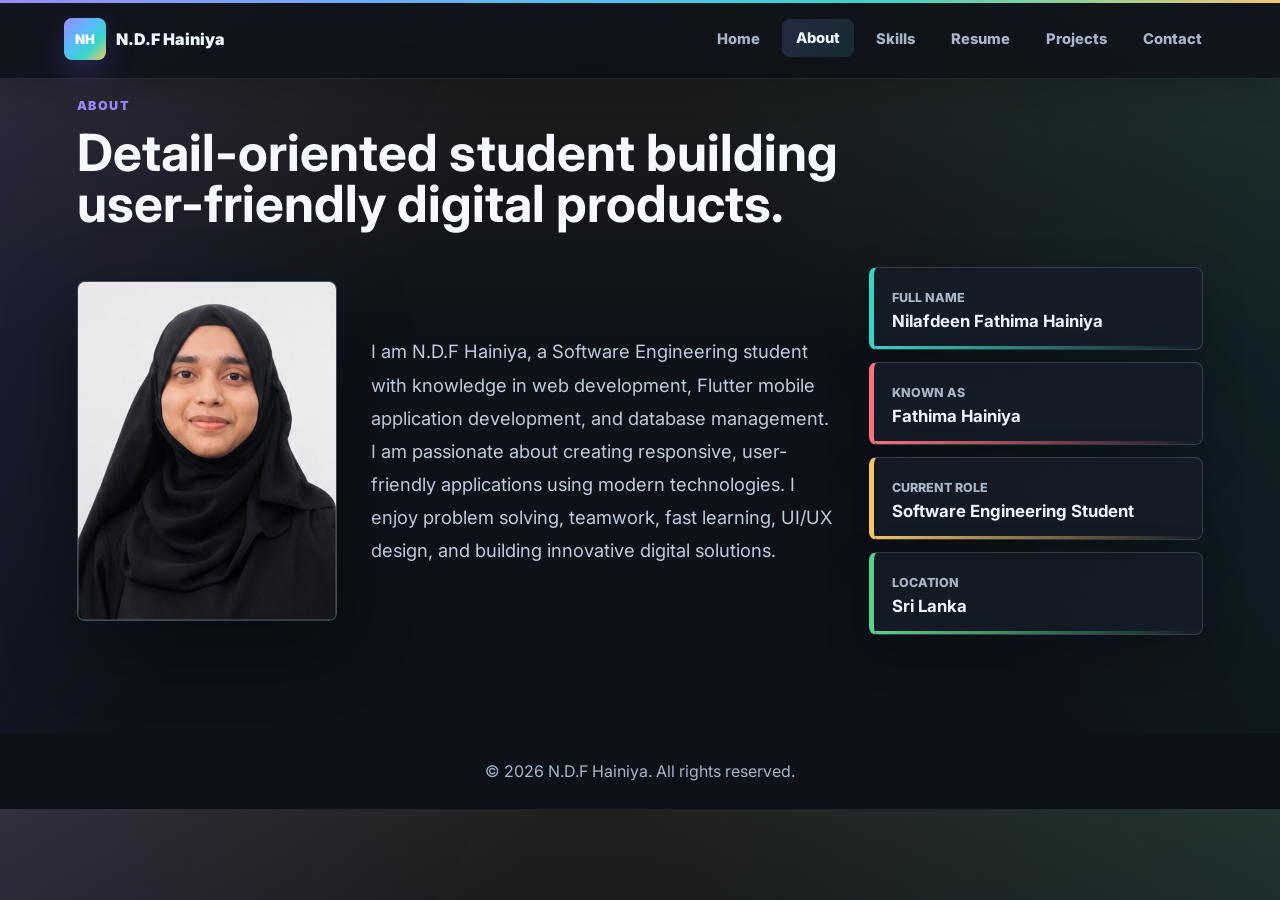
==== commit 2677300d: "Add Fathima Hainiya profile photo and social links" ====
--- a/about.html
+++ b/about.html
@@ -3,15 +3,15 @@
 <head>
   <meta charset="UTF-8" />
   <meta name="viewport" content="width=device-width, initial-scale=1.0" />
-  <title>About Nilafdeen Fathima Hainiya | Software Engineering Student</title>
-  <meta name="description" content="About Nilafdeen Fathima Hainiya, a Software Engineering student in Sri Lanka passionate about responsive websites, Flutter mobile apps, databases, and UI/UX design." />
+  <title>About Fathima Hainiya | Software Engineering Student</title>
+  <meta name="description" content="About Fathima Hainiya, full name Nilafdeen Fathima Hainiya, a Software Engineering student in Sri Lanka passionate about responsive websites, Flutter mobile apps, databases, and UI/UX design." />
   <meta name="robots" content="index, follow" />
   <link rel="canonical" href="https://hainiya16.github.io/hainiya-portfolio/about.html" />
   <meta property="og:type" content="profile" />
-  <meta property="og:title" content="About Nilafdeen Fathima Hainiya" />
-  <meta property="og:description" content="Learn about N.D.F Hainiya, Software Engineering student focused on web development, mobile apps, databases, and UI/UX design." />
+  <meta property="og:title" content="About Fathima Hainiya" />
+  <meta property="og:description" content="Learn about Fathima Hainiya, also known as N.D.F Hainiya, Software Engineering student focused on web development, mobile apps, databases, and UI/UX design." />
   <meta property="og:url" content="https://hainiya16.github.io/hainiya-portfolio/about.html" />
-  <meta property="og:image" content="https://hainiya16.github.io/hainiya-portfolio/assets/projects/responsive-web-development.png" />
+  <meta property="og:image" content="https://hainiya16.github.io/hainiya-portfolio/assets/fathima-hainiya.png" />
   <meta name="twitter:card" content="summary_large_image" />
   <link rel="preconnect" href="https://fonts.googleapis.com">
   <link rel="preconnect" href="https://fonts.gstatic.com" crossorigin>
@@ -48,20 +48,8 @@
         <h2>Detail-oriented student building user-friendly digital products.</h2>
       </div>
       <div class="about-grid">
-        <div class="about-icon-card" aria-hidden="true">
-          <svg class="girl-icon large" viewBox="0 0 120 120" role="img" aria-label="Office girl profile icon">
-            <circle class="icon-bg" cx="60" cy="60" r="54" />
-            <path class="icon-hair-back" d="M34 58c0-22 11-37 27-37s27 15 27 37c0 15-7 30-27 30S34 73 34 58Z" />
-            <path class="icon-neck" d="M52 77h16v15H52z" />
-            <circle class="icon-face" cx="60" cy="55" r="22" />
-            <path class="icon-hair-front" d="M38 54c2-20 11-31 25-31 10 0 18 6 22 18-12-1-21-5-28-14-4 10-10 17-19 27Z" />
-            <circle class="icon-eye" cx="52" cy="57" r="2.7" />
-            <circle class="icon-eye" cx="68" cy="57" r="2.7" />
-            <path class="icon-smile" d="M53 67c5 4 9 4 14 0" />
-            <path class="icon-blazer" d="M30 105c3-18 15-27 30-27s27 9 30 27H30Z" />
-            <path class="icon-shirt" d="M51 80l9 13 9-13c7 4 12 11 14 25H37c2-14 7-21 14-25Z" />
-            <path class="icon-laptop" d="M39 92h42l5 13H34l5-13Z" />
-          </svg>
+        <div class="about-icon-card">
+          <img class="about-photo" src="assets/fathima-hainiya.png" alt="Fathima Hainiya" width="863" height="519" />
         </div>
         <div class="about-copy">
           <p>
@@ -77,6 +65,10 @@
           <div>
             <span>Full Name</span>
             <strong>Nilafdeen Fathima Hainiya</strong>
+          </div>
+          <div>
+            <span>Known As</span>
+            <strong>Fathima Hainiya</strong>
           </div>
           <div>
             <span>Current Role</span>
--- a/style.css
+++ b/style.css
@@ -367,7 +367,8 @@
 .profile-orbit {
   display: grid;
   place-items: center;
-  aspect-ratio: 1;
+  aspect-ratio: 4 / 3;
+  padding: 14px;
   border-radius: 8px;
   background:
     linear-gradient(135deg, rgba(92, 184, 255, 0.14), transparent 48%),
@@ -379,65 +380,22 @@
 .profile-avatar {
   display: grid;
   place-items: center;
-  width: 62%;
-  aspect-ratio: 1;
-  border-radius: 8px;
-  background: #f8fbff;
-  border: 5px solid rgba(232, 240, 255, 0.72);
-  box-shadow: 0 18px 45px rgba(0, 0, 0, 0.32);
-}
-
-.girl-icon {
   width: 100%;
   height: 100%;
-}
-
-.girl-icon.large {
-  width: min(82%, 280px);
-  height: auto;
-}
-
-.icon-bg {
-  fill: #f6efd9;
-}
-
-.icon-hair-back {
-  fill: #273245;
-}
-
-.icon-neck {
-  fill: #eab08d;
-}
-
-.icon-face {
-  fill: #f6c7a8;
-}
-
-.icon-hair-front {
-  fill: #1c2637;
-}
-
-.icon-eye {
-  fill: #172033;
-}
-
-.icon-smile {
-  fill: none;
-  stroke: #172033;
-  stroke-width: 4;
-  stroke-linecap: round;
-}
-
-.icon-blazer {
-  fill: #2d5877;
-}
-
-.icon-shirt {
-  fill: #f7fbff;
-}
-
-.icon-laptop {
-  fill: #243244;
+  overflow: hidden;
+  border-radius: 8px;
+  background: var(--surface-strong);
+  border: 1px solid rgba(232, 240, 255, 0.32);
+  box-shadow: 0 18px 45px rgba(0, 0, 0, 0.32);
+}
+
+.profile-photo,
+.about-photo {
+  display: block;
+  width: 100%;
+  height: 100%;
+  object-fit: cover;
+  object-position: center 18%;
 }
 
 .profile-label {
@@ -497,6 +455,7 @@
   display: grid;
   place-items: center;
   min-height: 340px;
+  overflow: hidden;
   border: 1px solid rgba(232, 240, 255, 0.14);
   border-radius: 8px;
   background:
@@ -565,6 +524,14 @@
 
 .quick-facts div:nth-child(3)::after {
   background: linear-gradient(90deg, var(--gold), transparent);
+}
+
+.quick-facts div:nth-child(4) {
+  border-left-color: var(--green);
+}
+
+.quick-facts div:nth-child(4)::after {
+  background: linear-gradient(90deg, var(--green), transparent);
 }
 
 .quick-facts span,
@@ -1036,6 +1003,11 @@
   text-align: center;
   color: var(--muted);
   background: var(--paper);
+}
+
+.site-footer p {
+  margin: 0;
+  overflow-wrap: anywhere;
 }
 
 @media (max-width: 900px) {
@@ -1151,11 +1123,18 @@
     font-size: 1rem;
   }
 
+  .hero-meta {
+    display: grid;
+    grid-template-columns: 1fr;
+  }
+
   .hero-meta a,
   .hero-meta span {
+    justify-content: center;
     min-height: 36px;
     max-width: 100%;
     padding: 0 11px;
+    overflow-wrap: anywhere;
   }
 
   .hero-actions,
